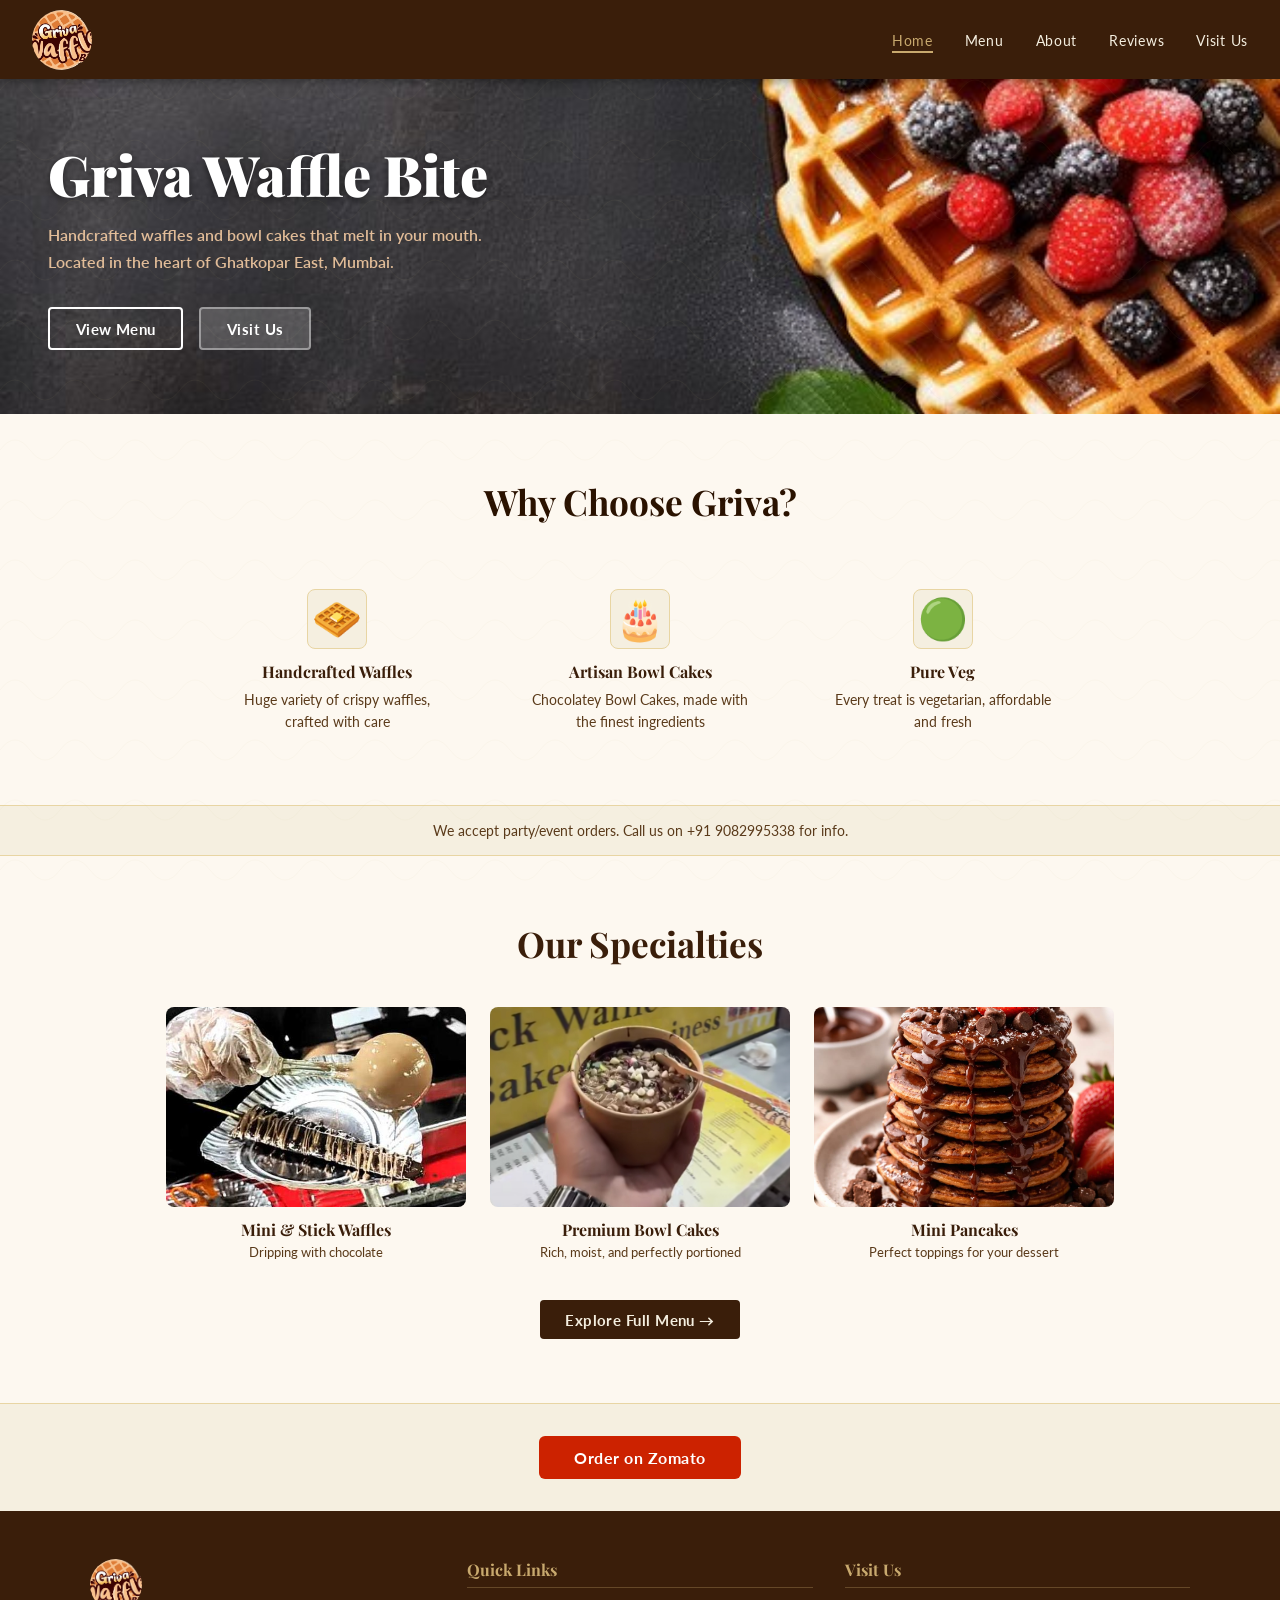
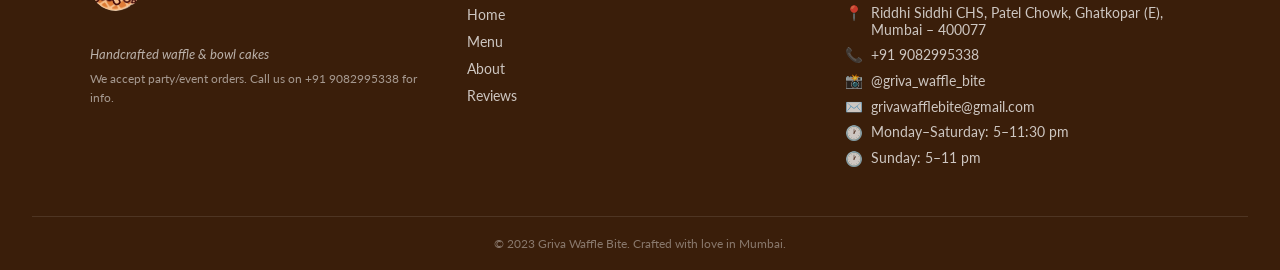
==== index.html @ 871eed07 "Add files via upload" ====
<!DOCTYPE html>
<html lang="en">
<head>
  <meta charset="UTF-8" />
  <meta name="viewport" content="width=device-width, initial-scale=1.0"/>
  <title>Griva Waffle Bite</title>
  <link rel="stylesheet" href="style.css" />
  <link href="https://fonts.googleapis.com/css2?family=Playfair+Display:wght@400;700;900&family=Lato:wght@300;400;700&display=swap" rel="stylesheet"/>
</head>
<body>

  <!-- NAVBAR -->
  <nav class="navbar">
    <div class="nav-logo">
      <img src="images/logo.png" alt="Griva Waffle Bite" class="nav-logo-img" />
    </div>
    <ul class="nav-links">
      <li><a href="index.html" class="active">Home</a></li>
      <li><a href="menu.html">Menu</a></li>
      <li><a href="about.html">About</a></li>
      <li><a href="reviews.html">Reviews</a></li>
      <li><a href="#footer">Visit Us</a></li>
    </ul>
    <div class="hamburger" onclick="toggleNav()">&#9776;</div>
  </nav>

  <!-- HERO -->
  <section class="hero">
    <div class="hero-overlay"></div>
    <div class="hero-content">
      <h1>Griva Waffle Bite</h1>
      <p>Handcrafted waffles and bowl cakes that melt in your mouth. Located in the heart of Ghatkopar East, Mumbai.</p>
      <div class="hero-buttons">
        <a href="menu.html" class="btn btn-outline">View Menu</a>
        <a href="#footer" class="btn btn-light">Visit Us</a>
      </div>
    </div>
  </section>

  <!-- WHY CHOOSE -->
  <section class="why-choose">
    <h2>Why Choose Griva?</h2>
    <div class="features-grid">
      <div class="feature-card">
        <div class="feature-icon">🧇</div>
        <h3>Handcrafted Waffles</h3>
        <p>Huge variety of crispy waffles, crafted with care</p>
      </div>
      <div class="feature-card">
        <div class="feature-icon">🎂</div>
        <h3>Artisan Bowl Cakes</h3>
        <p>Chocolatey Bowl Cakes, made with the finest ingredients</p>
      </div>
      <div class="feature-card">
        <div class="feature-icon">🟢</div>
        <h3>Pure Veg</h3>
        <p>Every treat is vegetarian, affordable and fresh</p>
      </div>
    </div>
  </section>

  <!-- PARTY BANNER -->
  <div class="party-banner">
    We accept party/event orders. Call us on +91 9082995338 for info.
  </div>

  <!-- SPECIALTIES -->
  <section class="specialties">
    <h2>Our Specialties</h2>
    <div class="specialty-grid">
      <div class="specialty-card">
        <div class="specialty-img waffle-img"></div>
        <h3>Mini &amp; Stick Waffles</h3>
        <p>Dripping with chocolate</p>
      </div>
      <div class="specialty-card">
        <div class="specialty-img bowl-img"></div>
        <h3>Premium Bowl Cakes</h3>
        <p>Rich, moist, and perfectly portioned</p>
      </div>
      <div class="specialty-card">
        <div class="specialty-img pancake-img"></div>
        <h3>Mini Pancakes</h3>
        <p>Perfect toppings for your dessert</p>
      </div>
    </div>
    <div class="center-btn">
      <a href="menu.html" class="btn btn-dark">Explore Full Menu →</a>
    </div>
  </section>

  <!-- ORDER ZOMATO -->
  <div class="zomato-bar">
    <a href="https://www.zomato.com/mumbai/griva-waffle-bite-1-ghatkopar-east/order" target="_blank" class="btn btn-zomato">Order on Zomato</a>
  </div>

  <!-- FOOTER -->
  <footer class="footer" id="footer">
    <div class="footer-grid">
      <div class="footer-col">
        <div class="footer-logo">
          <img src="images/logo.png" alt="Griva Waffle Bite" class="footer-logo-img" />
        </div>
        <p class="footer-tagline">Handcrafted waffle &amp; bowl cakes</p>
        <p class="footer-party">We accept party/event orders. Call us on +91 9082995338 for info.</p>
      </div>
      <div class="footer-col">
        <h4>Quick Links</h4>
        <ul>
          <li><a href="index.html">Home</a></li>
          <li><a href="menu.html">Menu</a></li>
          <li><a href="about.html">About</a></li>
          <li><a href="reviews.html">Reviews</a></li>
        </ul>
      </div>
      <div class="footer-col">
        <h4>Visit Us</h4>
        <ul class="footer-contact">
          <li>
            <span>📍</span>
            <a href="https://maps.google.com/?q=Griva+Waffle+Bite+Ghatkopar+East+Mumbai" target="_blank">
              Riddhi Siddhi CHS, Patel Chowk, Ghatkopar (E), Mumbai – 400077
            </a>
          </li>
          <li><span>📞</span> <a href="tel:+919082995338">+91 9082995338</a></li>
          <li><span>📸</span> <a href="https://www.instagram.com/griva_waffle_bite" target="_blank">@griva_waffle_bite</a></li>
          <li><span>✉️</span> <a href="mailto:grivawafflebite@gmail.com">grivawafflebite@gmail.com</a></li>
          <li><span>🕐</span> Monday–Saturday: 5–11:30 pm</li>
          <li><span>🕐</span> Sunday: 5–11 pm</li>
        </ul>
      </div>
    </div>
    <div class="footer-bottom">
      <p>© 2023 Griva Waffle Bite. Crafted with love in Mumbai.</p>
    </div>
  </footer>

  <script src="main.js"></script>
</body>
</html>
---- style.css ----
/* =============================================
   GRIVA WAFFLE BITE — MAIN STYLESHEET
   ============================================= */

:root {
  --brown-dark: #3a1e0a;
  --brown-mid: #6b3a1f;
  --brown-warm: #8b4513;
  --cream: #f5efe0;
  --cream-light: #fdf8f0;
  --gold: #c8a96e;
  --gold-light: #e8d5a3;
  --red: #cc2200;
  --red-hover: #aa1a00;
  --text-dark: #2a1200;
  --text-mid: #5a3a1a;
  --white: #ffffff;
}

* {
  margin: 0;
  padding: 0;
  box-sizing: border-box;
}

html {
  scroll-behavior: smooth;
}

body {
  font-family: 'Lato', sans-serif;
  background: var(--cream-light);
  color: var(--text-dark);
}

/* =============================================
   NAVBAR
   ============================================= */

.navbar {
  background: var(--brown-dark);
  display: flex;
  align-items: center;
  justify-content: space-between;
  padding: 0.6rem 2rem;
  position: sticky;
  top: 0;
  z-index: 1000;
  box-shadow: 0 2px 10px rgba(0,0,0,0.4);
}

.nav-logo {
  display: flex;
  align-items: center;
}

.logo-circle {
  width: 60px;
  height: 60px;
  border-radius: 50%;
  background: linear-gradient(135deg, #c8a96e, #a0722a);
  border: 2px solid var(--gold);
  display: flex;
  align-items: center;
  justify-content: center;
  cursor: pointer;
  flex-shrink: 0;
}

.logo-circle.small {
  width: 52px;
  height: 52px;
}

.logo-text {
  font-family: 'Playfair Display', serif;
  font-size: 0.55rem;
  color: var(--brown-dark);
  text-align: center;
  line-height: 1.2;
  font-weight: 700;
  letter-spacing: 0.03em;
}

.logo-text em {
  font-style: italic;
  font-size: 0.65rem;
}

.nav-links {
  list-style: none;
  display: flex;
  gap: 2rem;
  align-items: center;
}

.nav-links a {
  color: var(--cream);
  text-decoration: none;
  font-size: 0.9rem;
  font-weight: 400;
  letter-spacing: 0.05em;
  transition: color 0.2s;
  padding-bottom: 2px;
  border-bottom: 2px solid transparent;
}

.nav-links a:hover,
.nav-links a.active {
  color: var(--gold);
  border-bottom-color: var(--gold);
}

.hamburger {
  display: none;
  color: var(--cream);
  font-size: 1.6rem;
  cursor: pointer;
}

/* =============================================
   BUTTONS
   ============================================= */

.btn {
  display: inline-block;
  padding: 0.65rem 1.6rem;
  border-radius: 4px;
  font-family: 'Lato', sans-serif;
  font-size: 0.95rem;
  font-weight: 700;
  text-decoration: none;
  cursor: pointer;
  transition: all 0.2s ease;
  letter-spacing: 0.03em;
}

.btn-outline {
  border: 2px solid var(--white);
  color: var(--white);
  background: transparent;
}
.btn-outline:hover {
  background: var(--white);
  color: var(--brown-dark);
}

.btn-light {
  background: rgba(255,255,255,0.18);
  color: var(--white);
  border: 2px solid rgba(255,255,255,0.4);
}
.btn-light:hover {
  background: rgba(255,255,255,0.3);
}

.btn-dark {
  background: var(--brown-dark);
  color: var(--cream);
  border: none;
}
.btn-dark:hover {
  background: var(--brown-mid);
}

.btn-zomato {
  background: var(--red);
  color: var(--white);
  border: none;
  font-size: 1rem;
  padding: 0.75rem 2.2rem;
  border-radius: 6px;
  font-weight: 700;
}
.btn-zomato:hover {
  background: var(--red-hover);
}

.btn-insta {
  background: var(--gold);
  color: var(--brown-dark);
  border: none;
  border-radius: 30px;
  font-weight: 700;
}
.btn-insta:hover {
  background: var(--gold-light);
}

/* =============================================
   HERO (HOME)
   ============================================= */

.hero {
  background: url('images/hero-bg.jpg') center/cover no-repeat;
}

.hero::before {
  content: '';
  position: absolute;
  inset: 0;
  background:
   
    url('data:image/svg+xml,<svg xmlns="http://www.w3.org/2000/svg" width="60" height="60"><rect width="60" height="60" fill="none"/><path d="M0 30 Q15 10 30 30 Q45 50 60 30" stroke="rgba(200,169,110,0.05)" stroke-width="1" fill="none"/></svg>') repeat;
}

.hero-overlay {
  position: absolute;
  inset: 0;
}

.hero-content {
  position: relative;
  z-index: 2;
  padding: 4rem 3rem;
  max-width: 560px;
}

.hero-content h1 {
  font-family: 'Playfair Display', serif;
  font-size: clamp(2.2rem, 5vw, 3.5rem);
  color: var(--white);
  font-weight: 900;
  line-height: 1.1;
  margin-bottom: 1rem;
  text-shadow: 0 2px 8px rgba(0,0,0,0.5);
}

.hero-content p {
  color: rgba(255, 211, 168, 0.85);
  font-size: 1rem;
  line-height: 1.7;
  margin-bottom: 2rem;
  font-weight: 600;
}

.hero-buttons {
  display: flex;
  gap: 1rem;
  flex-wrap: wrap;
}

/* =============================================
   WHY CHOOSE (HOME)
   ============================================= */

.why-choose {
 
  padding: 4rem 2rem 3rem;
  text-align: center;
}

.why-choose h2 {
  font-family: 'Playfair Display', serif;
  font-size: clamp(1.6rem, 3vw, 2.2rem);
 
  margin-bottom: 2.5rem;
}

.features-grid {
  display: flex;
  gap: 3rem;
  justify-content: center;
  flex-wrap: wrap;
  max-width: 860px;
  margin: 0 auto;
}

.feature-card {
  flex: 1;
  min-width: 200px;
  max-width: 260px;
  text-align: center;
  padding: 1.5rem 1rem;
}

.feature-icon {
  font-size: 2.5rem;
  margin-bottom: 0.95rem;
  display: flex;
  align-items: center;
  justify-content: center;
  width: 60px;
  height: 60px;
  border: 1px solid var(--gold-light);
  border-radius: 8px;
  margin: 0 auto 0.75rem;
  background: var(--cream);
}

.feature-card h3 {
  font-family: 'Playfair Display', serif;
  font-size: 1rem;
  color: var(--brown-dark);
  margin-bottom: 0.5rem;
}

.feature-card p {
  font-size: 0.85rem;
  color: var(--text-mid);
  line-height: 1.6;
}

/* =============================================
   PARTY BANNER
   ============================================= */

.party-banner {
  background: var(--cream);
  border-top: 1px solid var(--gold-light);
  border-bottom: 1px solid var(--gold-light);
  text-align: center;
  padding: 1rem 2rem;
  font-size: 0.9rem;
  color: var(--text-mid);
  font-weight: 400;
}

/* =============================================
   SPECIALTIES (HOME)
   ============================================= */

.specialties {
  padding: 4rem 2rem;
  text-align: center;
  background: var(--cream-light);
}

.specialties h2 {
  font-family: 'Playfair Display', serif;
  font-size: clamp(1.6rem, 3vw, 2.2rem);
  color: var(--brown-dark);
  margin-bottom: 2.5rem;
}

.specialty-grid {
  display: flex;
  gap: 1.5rem;
  justify-content: center;
  flex-wrap: wrap;
  margin-bottom: 2.5rem;
}

.specialty-card {
  flex: 1;
  min-width: 220px;
  max-width: 300px;
  text-align: center;
}

.specialty-img {
  width: 100%;
  height: 200px;
  border-radius: 8px;
  margin-bottom: 0.75rem;
  background-size: cover;
  background-position: center;
  background-color: var(--brown-mid);
  position: relative;
  overflow: hidden;
}

/* Waffle image placeholder with visual pattern */
.waffle-img {
  background-image: url('images/waffle-stick.jpg');
}


.bowl-img {
  background-image: url('images/bowl-cake.jpg');
}


.pancake-img {
  background-image: url('images/pancake.jpg');
}


.specialty-card h3 {
  font-family: 'Playfair Display', serif;
  font-size: 1rem;
  color: var(--brown-dark);
  margin-bottom: 0.25rem;
}

.specialty-card p {
  font-size: 0.82rem;
  color: var(--text-mid);
}

.center-btn {
  text-align: center;
}

/* =============================================
   ZOMATO BAR
   ============================================= */

.zomato-bar {
  background: var(--cream);
  border-top: 1px solid var(--gold-light);
  padding: 2rem;
  text-align: center;
}

/* =============================================
   PAGE HEADER (INNER PAGES)
   ============================================= */

.page-header {
  background: var(--brown-dark);
  color: var(--white);
  text-align: center;
  padding: 3.5rem 2rem 2.5rem;
}

.page-header h1 {
  font-family: 'Playfair Display', serif;
  font-size: clamp(1.8rem, 4vw, 2.8rem);
  font-weight: 700;
  margin-bottom: 0.75rem;
}

.header-line {
  width: 60px;
  height: 2px;
  background: var(--gold);
  margin: 0 auto 1rem;
}

.page-subhead {
  font-size: 1rem;
  color: rgba(255,255,255,0.85);
  margin-bottom: 0.4rem;
  font-style: italic;
}

.party-note {
  font-size: 0.85rem;
  color: rgba(255,255,255,0.7);
}

/* =============================================
   MENU PAGE
   ============================================= */

   .menu-section {
  background: var(--cream-light);
}

.menu-images {
  display: flex;
  flex-direction: column;
  align-items: center;
  gap: 2rem;
  padding: 3rem 2rem;
  max-width: 700px;
  margin: 0 auto;
}

.menu-img {
  width: 100%;
  border-radius: 12px;
  box-shadow: 0 4px 20px rgba(0,0,0,0.15);
}

/* =============================================
   ABOUT PAGE
   ============================================= */

.story-photos {
  padding: 2rem 2rem 0;
  background: var(--cream-light);
}

.photo-collage {
  max-width: 1000px;
  margin: 0 auto;
  display: grid;
  grid-template-columns: repeat(4, 1fr);
  gap: 1rem;
}

.photo-box {
  height: 200px;
  border-radius: 8px;
  background-size: cover;
  background-position: center;
}

.pb1 { background-image: url('images/story-1.jpg'); }
.pb2 { background-image: url('images/story-2.jpg'); }
.pb3 { background-image: url('images/story-3.jpg'); }
.pb4 { background-image: url('images/story-4.jpg'); }

.story-text-section {
  max-width: 760px;
  margin: 0 auto;
  padding: 3rem 2rem;
}

.story-text p {
  font-size: 1rem;
  line-height: 1.8;
  color: var(--text-mid);
  margin-bottom: 1.2rem;
}

.values-section {
  background: var(--cream);
  padding: 4rem 2rem;
  text-align: center;
}

.values-section h2 {
  font-family: 'Playfair Display', serif;
  font-size: clamp(1.6rem, 3vw, 2.2rem);
  color: var(--brown-dark);
  margin-bottom: 2.5rem;
}

.values-grid {
  display: flex;
  gap: 2rem;
  justify-content: center;
  flex-wrap: wrap;
  max-width: 900px;
  margin: 0 auto;
}

.value-card {
  flex: 1;
  min-width: 220px;
  max-width: 280px;
  text-align: center;
  padding: 1.5rem;
  background: var(--cream-light);
  border-radius: 8px;
  border: 1px solid var(--gold-light);
}

.value-icon {
  font-size: 2rem;
  margin-bottom: 0.75rem;
}

.value-card h3 {
  font-family: 'Playfair Display', serif;
  font-size: 1.05rem;
  color: var(--brown-dark);
  margin-bottom: 0.5rem;
}

.value-card p {
  font-size: 0.85rem;
  color: var(--text-mid);
  line-height: 1.6;
}

.hot-waffle-banner {
  background: var(--brown-dark);
  color: var(--white);
  text-align: center;
  padding: 3rem 2rem;
}

.hot-waffle-content h2 {
  font-family: 'Playfair Display', serif;
  font-size: 1.8rem;
  color: var(--gold);
  margin-bottom: 0.5rem;
}

.hot-waffle-content h3 {
  font-family: 'Playfair Display', serif;
  font-size: 2rem;
  color: var(--white);
  margin-bottom: 0.5rem;
}

.hot-waffle-content p {
  font-size: 1rem;
  color: rgba(255,255,255,0.7);
}

.join-journey {
  text-align: center;
  padding: 3.5rem 2rem;
  background: var(--cream-light);
}

.join-journey h2 {
  font-family: 'Playfair Display', serif;
  font-size: clamp(1.4rem, 3vw, 2rem);
  color: var(--brown-dark);
  margin-bottom: 0.5rem;
}

.join-journey p {
  font-size: 0.95rem;
  color: var(--text-mid);
  margin-bottom: 1.5rem;
}

/* =============================================
   REVIEWS PAGE
   ============================================= */

.stars-display {
  font-size: 2rem;
  color: var(--gold);
  margin-top: 0.5rem;
}

.review-photos {
  background: var(--cream-light);
  padding: 1.5rem 2rem;
}

.review-photo-grid {
  display: grid;
  grid-template-columns: repeat(3, 1fr);
  gap: 1rem;
  max-width: 1000px;
  margin: 0 auto;
}

.review-photo {
  height: 220px;
  border-radius: 8px;
  background-size: cover;
  background-position: center;
}

.rp1 { background-image: url('images/review-1.jpg'); }
.rp2 { background-image: url('images/review-2.jpg'); }
.rp3 { background-image: url('images/review-3.jpg'); }
.reviews-section {
  padding: 3rem 2rem;
  max-width: 1100px;
  margin: 0 auto;
  text-align: center;
}

.reviews-section h2 {
  font-family: 'Playfair Display', serif;
  font-size: clamp(1.6rem, 3vw, 2.2rem);
  color: var(--brown-dark);
  margin-bottom: 0.4rem;
}

.reviews-subhead {
  font-size: 0.85rem;
  color: var(--text-mid);
  margin-bottom: 2.5rem;
}

.reviews-grid {
  display: grid;
  grid-template-columns: repeat(auto-fit, minmax(280px, 1fr));
  gap: 1.5rem;
  text-align: left;
}

.review-card {
  background: var(--cream);
  border: 1px solid var(--gold-light);
  border-radius: 10px;
  padding: 1.5rem;
  transition: box-shadow 0.2s;
}

.review-card:hover {
  box-shadow: 0 4px 20px rgba(139,69,19,0.12);
}

.review-stars {
  color: var(--gold);
  font-size: 1rem;
  margin-bottom: 0.75rem;
}

.review-text {
  font-size: 0.88rem;
  line-height: 1.7;
  color: var(--text-mid);
  margin-bottom: 1rem;
}

.reviewer-name {
  font-weight: 700;
  font-size: 0.88rem;
  color: var(--brown-dark);
}

.review-date {
  font-size: 0.78rem;
  color: #999;
  margin-top: 0.2rem;
}

.share-section {
  background: var(--brown-dark);
  padding: 3rem 2rem;
}

.share-grid {
  max-width: 700px;
  margin: 0 auto;
  display: flex;
  gap: 2.5rem;
  align-items: center;
  flex-wrap: wrap;
}

.share-qr {
  flex-shrink: 0;
}

.qr-placeholder {
  width: 130px;
  height: 130px;
  background: var(--white);
  border-radius: 8px;
  display: flex;
  align-items: center;
  justify-content: center;
}

.qr-inner {
  width: 100px;
  height: 100px;
  background: repeating-conic-gradient(#000 0% 25%, #fff 0% 50%) 0 0 / 10px 10px;
  border-radius: 4px;
}

.share-text h2 {
  font-family: 'Playfair Display', serif;
  font-size: 1.6rem;
  color: var(--white);
  margin-bottom: 0.5rem;
}

.share-text p {
  font-size: 0.9rem;
  color: rgba(255,255,255,0.75);
  margin-bottom: 0.3rem;
}

.share-text p:last-of-type {
  margin-bottom: 1.2rem;
}

/* =============================================
   FOOTER
   ============================================= */

.footer {
  background: var(--brown-dark);
  color: var(--cream);
  padding: 3rem 2rem 0;
}

.footer-grid {
  max-width: 1100px;
  margin: 0 auto;
  display: grid;
  grid-template-columns: repeat(auto-fit, minmax(200px, 1fr));
  gap: 2rem;
  padding-bottom: 2.5rem;
}

.footer-logo {
  margin-bottom: 1rem;
}

.footer-tagline {
  font-size: 0.82rem;
  color: rgba(255,255,255,0.65);
  margin-bottom: 0.5rem;
  font-style: italic;
}

.footer-party {
  font-size: 0.78rem;
  color: rgba(255,255,255,0.55);
  line-height: 1.5;
}

.footer-col h4 {
  font-family: 'Playfair Display', serif;
  font-size: 1rem;
  color: var(--gold);
  margin-bottom: 1rem;
  padding-bottom: 0.4rem;
  border-bottom: 1px solid rgba(200,169,110,0.3);
}

.footer-col ul {
  list-style: none;
}

.footer-col ul li {
  margin-bottom: 0.5rem;
}

.footer-col ul li a {
  color: rgba(255,255,255,0.75);
  text-decoration: none;
  font-size: 0.88rem;
  transition: color 0.2s;
}

.footer-col ul li a:hover {
  color: var(--gold);
}

.footer-contact li {
  display: flex;
  gap: 0.5rem;
  align-items: flex-start;
  margin-bottom: 0.6rem;
  font-size: 0.85rem;
  color: rgba(255,255,255,0.75);
}

.footer-contact li span {
  flex-shrink: 0;
  font-size: 0.9rem;
}

.footer-contact li a {
  color: rgba(255,255,255,0.75);
  text-decoration: none;
  transition: color 0.2s;
  word-break: break-word;
}

.footer-contact li a:hover {
  color: var(--gold);
  text-decoration: underline;
}

.footer-bottom {
  border-top: 1px solid rgba(255,255,255,0.1);
  text-align: center;
  padding: 1.2rem 0;
}

.footer-bottom p {
  font-size: 0.78rem;
  color: rgba(255,255,255,0.4);
}

/* =============================================
   RESPONSIVE
   ============================================= */

@media (max-width: 768px) {
  .nav-links {
    display: none;
    flex-direction: column;
    position: absolute;
    top: 78px;
    left: 0;
    right: 0;
    background: var(--brown-dark);
    padding: 1.5rem 2rem;
    gap: 1rem;
    box-shadow: 0 4px 20px rgba(0,0,0,0.4);
    z-index: 999;
  }
  .nav-links.open {
    display: flex;
  }
  .hamburger {
    display: block;
  }
  .photo-collage {
    grid-template-columns: repeat(2, 1fr);
  }
  .review-photo-grid {
    grid-template-columns: 1fr;
  }
  .share-grid {
    flex-direction: column;
    text-align: center;
  }
  .qr-placeholder {
    margin: 0 auto;
  }
  .hero-content {
    padding: 3rem 1.5rem;
  }
  .footer-grid {
    grid-template-columns: 1fr;
  }
}

@media (max-width: 480px) {
  .photo-collage {
    grid-template-columns: 1fr;
  }
  .bowl-grid {
    justify-content: flex-start;
  }
  .hero-buttons {
    flex-direction: column;
    gap: 0.75rem;
  }
  .btn {
    text-align: center;
  }
}
.nav-logo-img {
  width: 60px;
  height: 60px;
  border-radius: 50%;
  object-fit: cover;
}

.footer-logo-img {
  width: 52px;
  height: 52px;
  border-radius: 50%;
  object-fit: cover;
  margin-bottom: 1rem;
}
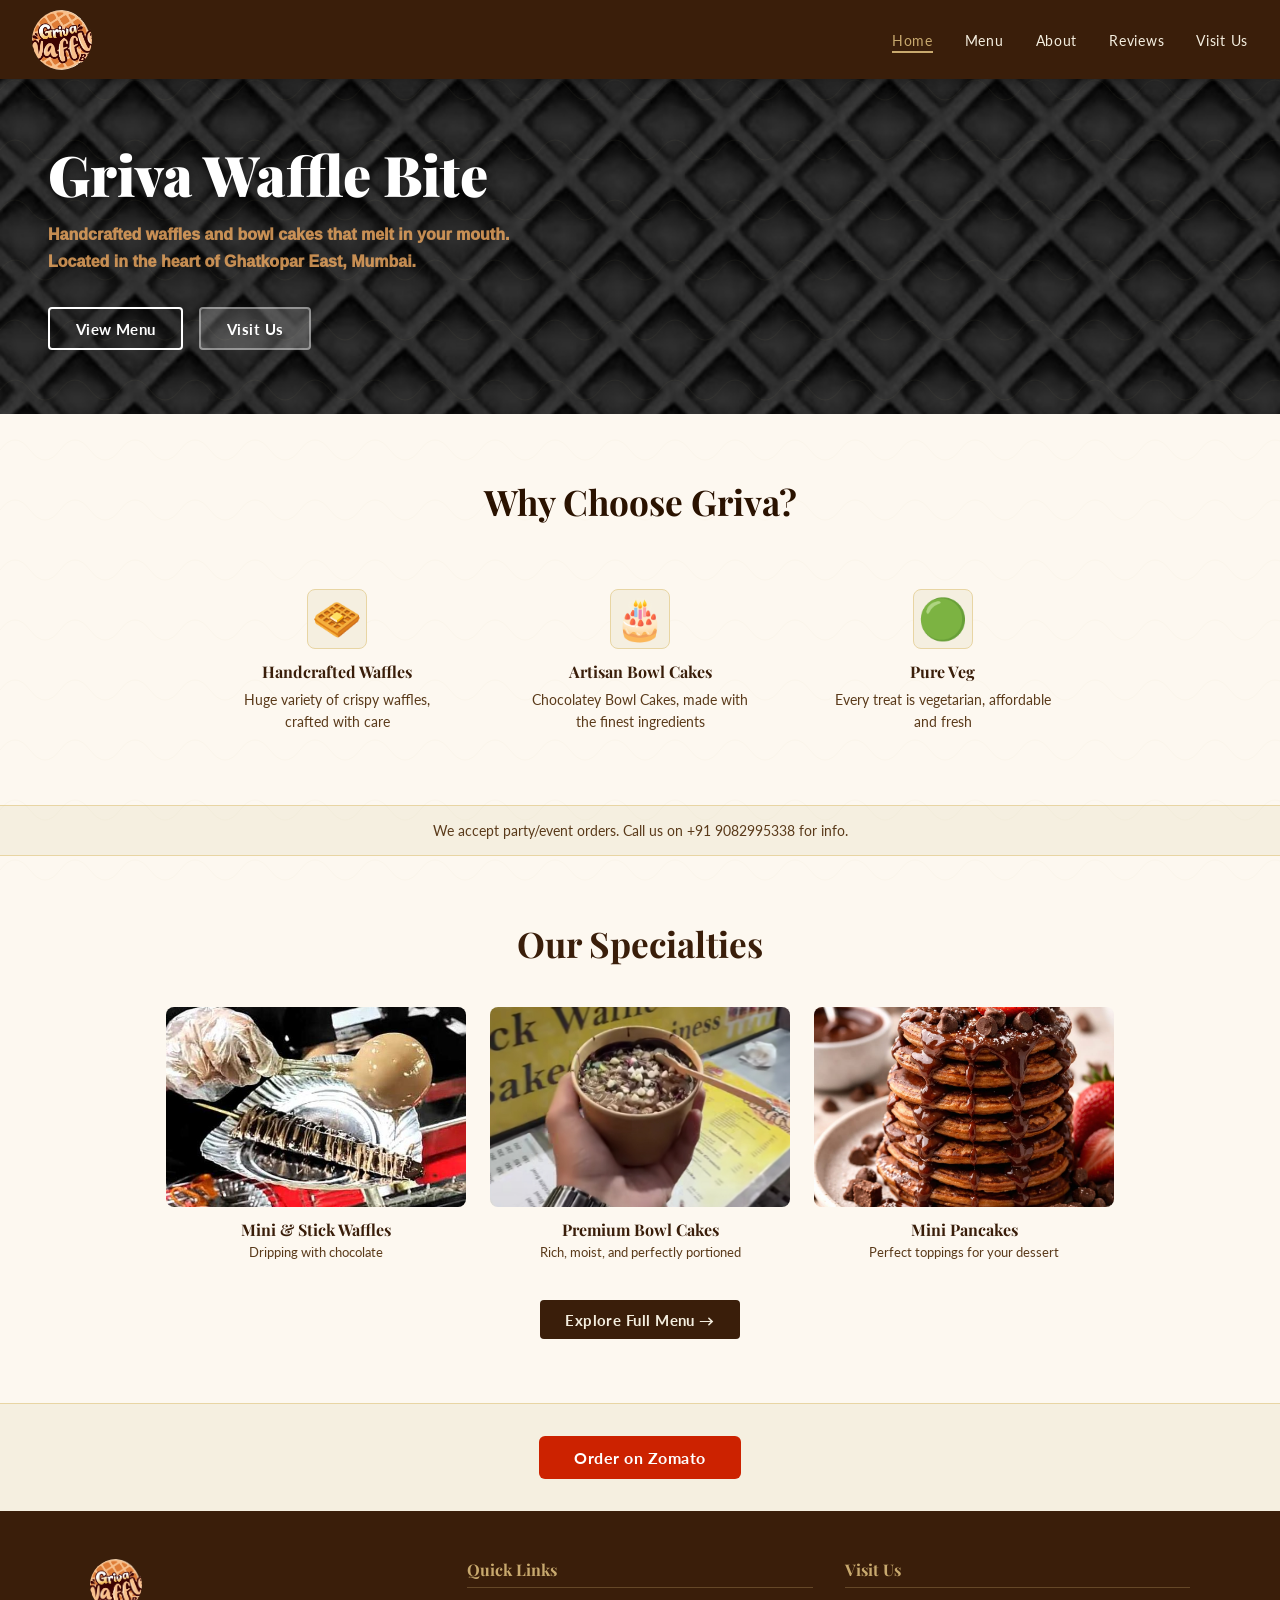
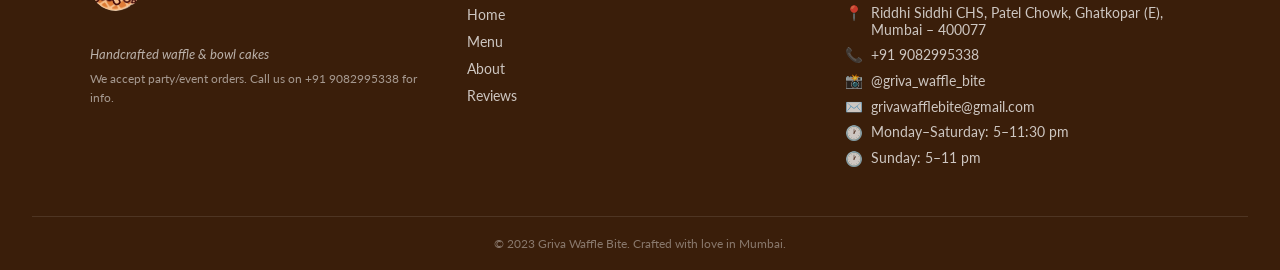
==== commit dbd48a0e: "Update index.html" ====
--- a/index.html
+++ b/index.html
@@ -3,6 +3,7 @@
 <head>
   <meta charset="UTF-8" />
   <meta name="viewport" content="width=device-width, initial-scale=1.0"/>
+  <meta name="google-site-verification" content="TQ7jTPR8v7nz1FKcgzJVXdK94YCWJ-vQKHsFRt53-eE" />
   <title>Griva Waffle Bite</title>
   <link rel="stylesheet" href="style.css" />
   <link href="https://fonts.googleapis.com/css2?family=Playfair+Display:wght@400;700;900&family=Lato:wght@300;400;700&display=swap" rel="stylesheet"/>
--- a/style.css
+++ b/style.css
@@ -227,11 +227,11 @@
 }
 
 .hero-content p {
-  color: rgba(255, 211, 168, 0.85);
+  color: rgba(245, 173, 97, 0.78);
   font-size: 1rem;
   line-height: 1.7;
   margin-bottom: 2rem;
-  font-weight: 600;
+  font-weight: 999;
 }
 
 .hero-buttons {
@@ -925,4 +925,4 @@
   border-radius: 50%;
   object-fit: cover;
   margin-bottom: 1rem;
-}+}
